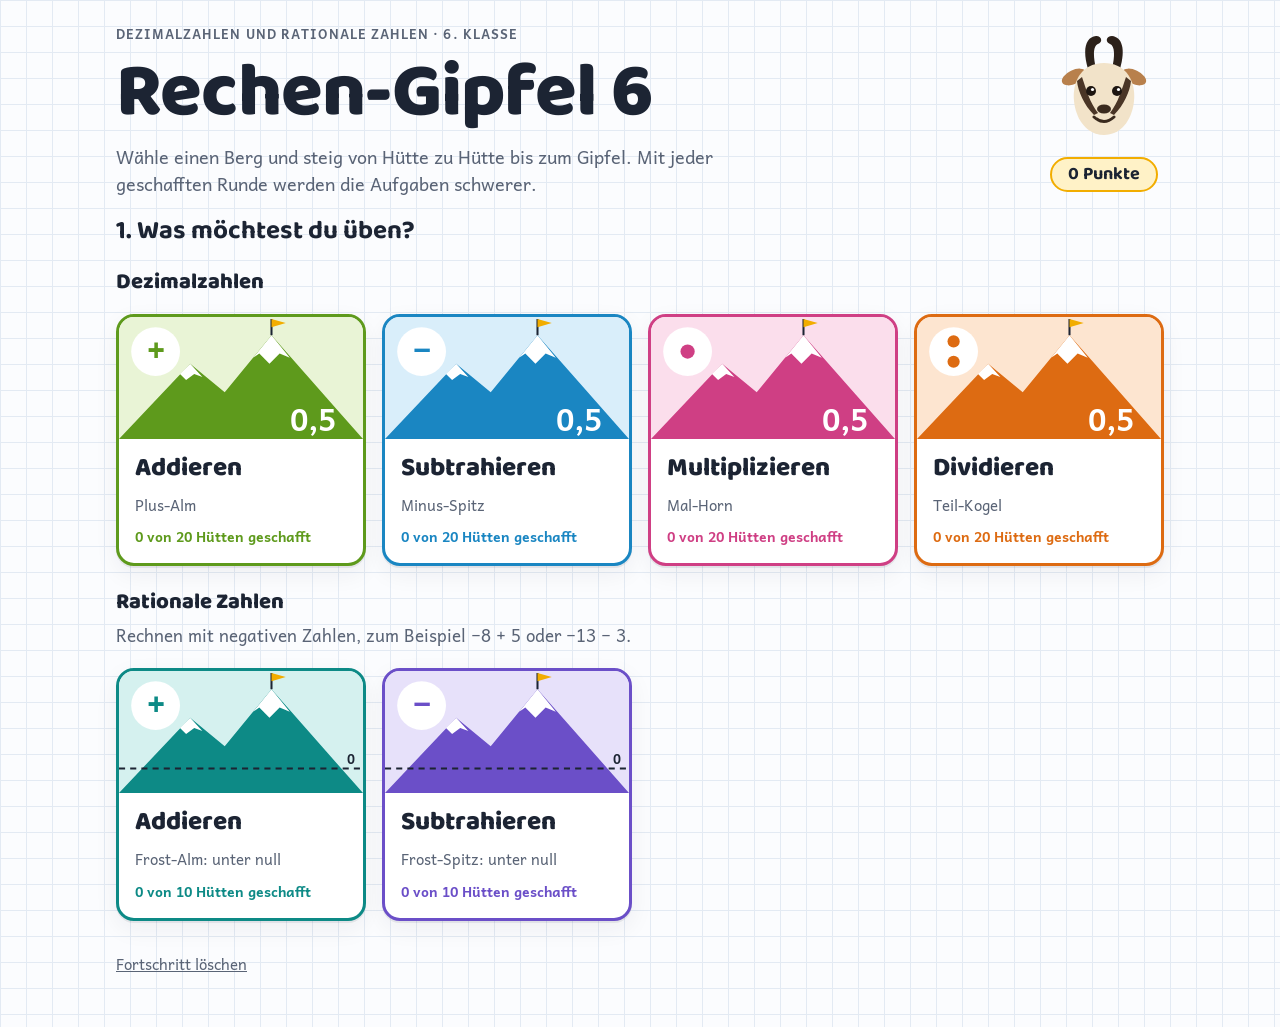
==== index.html @ 6ba0c253 "Lernwelt Rechen-Gipfel 6: Dezimalzahlen und rationale Zahlen Schriftlich (Komma unter Komma, bayeris" ====
<!doctype html>
<html lang="de">
<head>
<meta charset="utf-8">
<meta name="viewport" content="width=device-width, initial-scale=1, viewport-fit=cover">
<title>Rechen-Gipfel 6</title>
<meta name="description" content="Digitale Lernwelt für die 6. Klasse der Mittelschule in Bayern: schriftlich rechnen und Kopfrechnen mit Dezimalzahlen, Addieren und Subtrahieren mit rationalen Zahlen.">
<link rel="preconnect" href="https://fonts.googleapis.com">
<link rel="preconnect" href="https://fonts.gstatic.com" crossorigin>
<link rel="stylesheet" href="https://fonts.googleapis.com/css2?family=Andika:wght@400;700&family=Baloo+2:wght@600;700;800&display=swap">
<link rel="stylesheet" href="css/style.css">
</head>
<body>
<div class="app">

  <!-- Startseite: Rechenart wählen -->
  <section id="screen-home" class="screen" aria-labelledby="home-title">
    <header class="hero">
      <div class="hero-text">
        <p class="eyebrow">Dezimalzahlen und rationale Zahlen · 6. Klasse</p>
        <h1 id="home-title">Rechen-Gipfel 6</h1>
        <p class="lead">Wähle einen Berg und steig von Hütte zu Hütte bis zum Gipfel. Mit jeder geschafften Runde werden die Aufgaben schwerer.</p>
      </div>
      <div class="hero-side">
        <div class="mascot" id="home-mascot" aria-hidden="true"></div>
        <div class="score-pill" id="home-points" aria-live="polite">0 Punkte</div>
      </div>
    </header>
    <h2 class="pick-title">1. Was möchtest du üben?</h2>
    <h3 class="world-title">Dezimalzahlen</h3>
    <div class="op-grid" id="op-grid"></div>
    <h3 class="world-title">Rationale Zahlen</h3>
    <p class="world-note">Rechnen mit negativen Zahlen, zum Beispiel −8 + 5 oder −13 − 3.</p>
    <div class="op-grid two" id="op-grid-rat"></div>
    <footer class="home-foot">
      <button type="button" class="link-btn" id="reset-btn">Fortschritt löschen</button>
      <div id="reset-confirm" class="reset-confirm" hidden>
        <span>Wirklich alle Hütten und Punkte löschen?</span>
        <button type="button" class="btn small danger" id="reset-yes">Ja, löschen</button>
        <button type="button" class="btn small ghost" id="reset-no">Abbrechen</button>
      </div>
    </footer>
  </section>

  <!-- Verfahren wählen -->
  <section id="screen-mode" class="screen" hidden aria-labelledby="mode-title">
    <nav class="crumbs"><button type="button" class="back-btn" data-go="home">← Zurück</button><span id="mode-crumb"></span></nav>
    <h2 class="pick-title" id="mode-title">2. Wie möchtest du rechnen?</h2>
    <div class="choice-grid" id="mode-grid"></div>
  </section>

  <!-- Stufe wählen -->
  <section id="screen-stufe" class="screen" hidden aria-labelledby="stufe-title">
    <nav class="crumbs"><button type="button" class="back-btn" data-go="mode">← Zurück</button><span id="stufe-crumb"></span></nav>
    <h2 class="pick-title" id="stufe-title">3. Welche Stufe?</h2>
    <div class="choice-grid" id="stufe-grid"></div>
  </section>

  <!-- Üben -->
  <section id="screen-play" class="screen" hidden aria-labelledby="play-title">
    <div class="play-bar">
      <button type="button" class="back-btn" id="play-back">← Stufen</button>
      <div class="play-info">
        <span class="badge" id="play-path"></span>
        <span class="badge soft" id="play-level"></span>
      </div>
      <div class="play-score" id="play-points" aria-live="polite"></div>
    </div>
    <div class="dots" id="play-dots" aria-label="Fortschritt in dieser Runde"></div>

    <div class="play-main">
      <div class="task-card">
        <p class="task-kicker" id="play-kicker"></p>
        <h2 class="task-title" id="play-title"></h2>
        <div id="sach-box" class="sach" hidden></div>
        <div id="work" class="work"></div>
        <div id="hint-visual" class="hint-visual" hidden></div>
        <div id="answer-box" class="answer-box" hidden></div>
      </div>

      <aside class="side">
        <div class="coach">
          <div class="mascot small" id="play-mascot" aria-hidden="true"></div>
          <div class="bubble" id="bubble" aria-live="polite"></div>
        </div>
        <div class="pad" id="pad" aria-label="Zahlenfeld"></div>
        <div class="actions">
          <button type="button" class="btn ghost" id="hint-btn">Tipp</button>
          <button type="button" class="btn primary" id="check-btn">Prüfen</button>
        </div>
      </aside>
    </div>
  </section>

  <!-- Rundenende -->
  <section id="screen-done" class="screen" hidden aria-labelledby="done-title">
    <div class="done-card">
      <div class="mascot big" id="done-mascot" aria-hidden="true"></div>
      <h2 id="done-title"></h2>
      <div class="done-stars" id="done-stars"></div>
      <p id="done-text" class="lead"></p>
      <div class="done-trail" id="done-trail"></div>
      <div class="done-actions">
        <button type="button" class="btn primary" id="again-btn">Nächste Runde</button>
        <button type="button" class="btn ghost" id="to-stufe-btn">Andere Stufe</button>
        <button type="button" class="btn ghost" id="to-home-btn">Andere Rechenart</button>
      </div>
    </div>
  </section>

</div>
<canvas id="confetti" aria-hidden="true"></canvas>
<noscript><p class="noscript">Bitte JavaScript einschalten, damit die Lernwelt funktioniert.</p></noscript>
<script src="js/util.js"></script>
<script src="js/generators.js"></script>
<script src="js/specs.js"></script>
<script src="js/widgets.js"></script>
<script src="js/app.js"></script>
</body>
</html>
---- css/style.css ----
/* Rechen-Gipfel
   Layout: eine Spalte auf Karopapier; beim Üben links die Aufgabe, rechts Gamsi, Zahlenfeld und Knöpfe.
   Farben der vier Berge wie auf den Merkplakaten: Plus grün, Minus blau, Mal pink, Geteilt orange. */
:root {
  --paper: #fbfcfe;
  --grid: #e3eaf3;
  --card: #ffffff;
  --fg: #1c2433;
  --muted: #5a6476;
  --line: #c7d1de;
  --ink: #1d4fa8;            /* Füller-Blau für eigene Eingaben */
  --red: #c42a40;            /* Korrekturrot */
  --red-soft: #fde4e8;
  --ok: #24794f;
  --ok-soft: #dcf2e5;
  --sun: #f2ad00;
  --sun-soft: #fff2c7;
  --snow: #ffffff;
  --add: #5e9a1c;  --add-soft: #e9f4d6;
  --sub: #1a86c2;  --sub-soft: #d9eefa;
  --mul: #cf3f84;  --mul-soft: #fbdeec;
  --div: #dd6b12;  --div-soft: #fde5d0;
  --accent: var(--add);
  --accent-soft: var(--add-soft);
  --shadow: 0 2px 0 rgba(28, 36, 51, .08), 0 8px 24px rgba(28, 36, 51, .06);
  --font-display: 'Baloo 2', 'Andika', 'Trebuchet MS', system-ui, sans-serif;
  --font-body: 'Andika', 'Segoe UI', system-ui, sans-serif;
  --cell: clamp(36px, 9vw, 54px);
  --radius: 18px;
}
@media (prefers-color-scheme: dark) {
  :root:not([data-theme="light"]) {
    --paper: #131a27; --grid: #1c2638; --card: #1a2333; --fg: #e9edf4; --muted: #a4aec0; --line: #34425a;
    --ink: #8fb4ff; --red: #ff7d8f; --red-soft: #43202a; --ok: #59d08f; --ok-soft: #173a29; --sun: #ffc93d; --sun-soft: #3f3313; --snow: #dce5f2;
    --add: #8ccf45; --add-soft: #253517; --sub: #4fb6ee; --sub-soft: #15304a; --mul: #f070ad; --mul-soft: #3d1a2c; --div: #ff9a4d; --div-soft: #3f2614;
    --shadow: 0 2px 0 rgba(0, 0, 0, .3), 0 8px 24px rgba(0, 0, 0, .25);
    color-scheme: dark;
  }
}
:root[data-theme="dark"] {
  --paper: #131a27; --grid: #1c2638; --card: #1a2333; --fg: #e9edf4; --muted: #a4aec0; --line: #34425a;
  --ink: #8fb4ff; --red: #ff7d8f; --red-soft: #43202a; --ok: #59d08f; --ok-soft: #173a29; --sun: #ffc93d; --sun-soft: #3f3313; --snow: #dce5f2;
  --add: #8ccf45; --add-soft: #253517; --sub: #4fb6ee; --sub-soft: #15304a; --mul: #f070ad; --mul-soft: #3d1a2c; --div: #ff9a4d; --div-soft: #3f2614;
  --shadow: 0 2px 0 rgba(0, 0, 0, .3), 0 8px 24px rgba(0, 0, 0, .25);
  color-scheme: dark;
}
[data-op="add"] { --accent: var(--add); --accent-soft: var(--add-soft); }
[data-op="sub"] { --accent: var(--sub); --accent-soft: var(--sub-soft); }
[data-op="mul"] { --accent: var(--mul); --accent-soft: var(--mul-soft); }
[data-op="div"] { --accent: var(--div); --accent-soft: var(--div-soft); }

* { box-sizing: border-box; }
html, body { margin: 0; }
body {
  font-family: var(--font-body);
  font-size: 17px;
  line-height: 1.5;
  color: var(--fg);
  background-color: var(--paper);
  background-image:
    linear-gradient(var(--grid) 1px, transparent 1px),
    linear-gradient(90deg, var(--grid) 1px, transparent 1px);
  background-size: 26px 26px;
  min-height: 100vh;
}
[hidden] { display: none !important; }
button { font: inherit; color: inherit; }
:focus-visible { outline: 3px solid var(--sun); outline-offset: 2px; }

.app {
  max-width: 1080px;
  margin: 0 auto;
  padding-block: 24px 48px;
  padding-left: max(16px, env(safe-area-inset-left, 0px));
  padding-right: max(16px, env(safe-area-inset-right, 0px));
}
.screen { display: flex; flex-direction: column; gap: 20px; animation: rise .35s ease both; }
@keyframes rise { from { transform: translateY(8px); opacity: .4; } to { transform: none; opacity: 1; } }

h1, h2, h3 { font-family: var(--font-display); line-height: 1.1; margin: 0; text-wrap: balance; }
h1 { font-size: clamp(44px, 8vw, 76px); font-weight: 800; letter-spacing: -.01em; }
.eyebrow { margin: 0; font-weight: 700; color: var(--muted); text-transform: uppercase; letter-spacing: .08em; font-size: 13px; }
.lead { margin: 0; font-size: 18px; color: var(--muted); max-width: 58ch; }
.pick-title { font-size: 26px; font-weight: 700; }

/* ---------- Start ---------- */
.hero { display: flex; gap: 24px; align-items: center; justify-content: space-between; flex-wrap: wrap; }
.hero-text { display: flex; flex-direction: column; gap: 8px; min-width: 0; flex: 1 1 380px; }
.hero-side { display: flex; flex-direction: column; align-items: center; gap: 8px; }
.score-pill { font-family: var(--font-display); font-weight: 700; font-size: 18px; background: var(--sun-soft); color: var(--fg); border: 2px solid var(--sun); border-radius: 999px; padding: 2px 16px; font-variant-numeric: tabular-nums; }

.op-grid { display: grid; grid-template-columns: repeat(4, minmax(0, 1fr)); gap: 16px; }
@media (max-width: 860px) { .op-grid { grid-template-columns: repeat(2, minmax(0, 1fr)); } }
@media (max-width: 420px) { .op-grid { grid-template-columns: minmax(0, 1fr); } }
.op-card {
  display: flex; flex-direction: column; gap: 6px; text-align: left;
  background: var(--card); border: 3px solid var(--accent); border-radius: var(--radius);
  padding: 0 0 16px; cursor: pointer; overflow: hidden; box-shadow: var(--shadow);
  transition: transform .15s ease;
}
.op-card:hover { transform: translateY(-3px); }
.op-card svg { display: block; width: 100%; height: auto; max-height: 130px; background: var(--accent-soft); }
@media (max-width: 420px) { .op-card svg { height: 110px; } }
.op-card .op-name { font-family: var(--font-display); font-weight: 800; font-size: 26px; padding: 4px 16px 0; color: var(--fg); }
.op-card .op-sub { padding: 0 16px; color: var(--muted); font-size: 15px; }
.op-card .op-progress { padding: 4px 16px 0; font-size: 14px; font-weight: 700; color: var(--accent); }

.home-foot { display: flex; gap: 12px; align-items: center; flex-wrap: wrap; padding-top: 8px; }
.link-btn { background: none; border: 0; padding: 4px 0; color: var(--muted); text-decoration: underline; cursor: pointer; font-size: 15px; }
.reset-confirm { display: flex; gap: 8px; align-items: center; flex-wrap: wrap; font-size: 15px; }

/* ---------- Auswahl Verfahren / Stufe ---------- */
.crumbs { display: flex; gap: 12px; align-items: center; flex-wrap: wrap; color: var(--muted); font-weight: 700; }
.back-btn { background: var(--card); border: 2px solid var(--line); border-radius: 999px; padding: 6px 14px; cursor: pointer; font-weight: 700; }
.back-btn:hover { border-color: var(--accent); }
.choice-grid { display: grid; grid-template-columns: repeat(2, minmax(0, 1fr)); gap: 18px; }
@media (max-width: 680px) { .choice-grid { grid-template-columns: minmax(0, 1fr); } }
.choice {
  display: flex; flex-direction: column; gap: 10px; text-align: left; cursor: pointer;
  background: var(--card); border: 3px solid var(--accent); border-radius: var(--radius);
  padding: 20px; box-shadow: var(--shadow); min-width: 0; transition: transform .15s ease;
}
.choice:hover { transform: translateY(-3px); }
.choice h3 { font-size: 30px; font-weight: 800; }
.choice p { margin: 0; color: var(--muted); }
.choice .example { background: var(--accent-soft); border-radius: 12px; padding: 10px 14px; font-size: 18px; font-variant-numeric: tabular-nums; overflow-x: auto; }
.choice .example pre { margin: 0; font-family: var(--font-body); font-size: 18px; line-height: 1.3; }
.trail { display: flex; gap: 6px; align-items: flex-end; flex-wrap: wrap; }
.hut { display: flex; flex-direction: column; align-items: center; gap: 2px; font-size: 12px; font-weight: 700; color: var(--muted); }
.hut svg { width: 40px; height: 34px; }
.trail-note { font-size: 14px; font-weight: 700; color: var(--accent); }

/* ---------- Üben ---------- */
.play-bar { display: flex; gap: 12px; align-items: center; justify-content: space-between; flex-wrap: wrap; }
.play-info { display: flex; gap: 8px; flex-wrap: wrap; }
.badge { display: inline-block; background: var(--accent); color: var(--card); font-weight: 700; border-radius: 999px; padding: 3px 14px; font-size: 15px; }
.badge.soft { background: var(--accent-soft); color: var(--fg); }
.play-score { font-family: var(--font-display); font-weight: 700; font-size: 20px; font-variant-numeric: tabular-nums; }
.dots { display: flex; gap: 8px; }
.dot { width: 34px; height: 10px; border-radius: 6px; background: var(--line); }
.dot.now { background: var(--sun); }
.dot.ok { background: var(--ok); }
.dot.meh { background: var(--accent); opacity: .55; }
.dot.bonus { outline: 2px dashed var(--sun); outline-offset: 2px; }

.play-main { display: grid; grid-template-columns: minmax(0, 1fr) 320px; gap: 20px; align-items: start; }
@media (max-width: 860px) { .play-main { grid-template-columns: minmax(0, 1fr); } }
.task-card { background: var(--card); border: 3px solid var(--accent); border-radius: var(--radius); padding: 20px; display: flex; flex-direction: column; gap: 16px; box-shadow: var(--shadow); min-width: 0; }
.task-kicker { margin: 0; font-weight: 700; color: var(--accent); text-transform: uppercase; letter-spacing: .06em; font-size: 13px; }
.task-title { font-size: clamp(28px, 5vw, 40px); font-weight: 800; font-variant-numeric: tabular-nums; }
.work { overflow-x: auto; padding: 4px 2px 8px; }

.sach { background: var(--accent-soft); border-radius: 14px; padding: 14px 16px; display: flex; flex-direction: column; gap: 12px; }
.sach p { margin: 0; font-size: 18px; max-width: 62ch; }
.sach .q { font-weight: 700; }
.opt-row { display: flex; gap: 10px; flex-wrap: wrap; }
.opt { background: var(--card); border: 2px solid var(--line); border-radius: 12px; padding: 8px 16px; font-size: 20px; font-weight: 700; cursor: pointer; font-variant-numeric: tabular-nums; }
.opt:hover { border-color: var(--accent); }
.opt.wrong { border-color: var(--red); background: var(--red-soft); animation: shake .3s; }
.opt.right { border-color: var(--ok); background: var(--ok-soft); }
@keyframes shake { 25% { transform: translateX(-4px); } 75% { transform: translateX(4px); } }
.answer-box { background: var(--ok-soft); border: 2px solid var(--ok); border-radius: 14px; padding: 12px 16px; font-size: 18px; }
.answer-box b { font-family: var(--font-display); }

/* Rechenkästchen */
.grid { display: grid; grid-template-columns: repeat(var(--cols), var(--cell)); width: max-content; }
.cell {
  width: var(--cell); height: var(--cell);
  display: flex; align-items: center; justify-content: center;
  border-right: 1px solid var(--line); border-bottom: 1px solid var(--line);
  font-size: calc(var(--cell) * .58); font-weight: 700; line-height: 1;
  background: transparent; padding: 0; font-variant-numeric: tabular-nums;
}
.cell.first { border-left: 1px solid var(--line); }
.cell.top { border-top: 1px solid var(--line); }
.cell.rule { border-top: 4px solid var(--fg); }
.cell.sign { color: var(--fg); }
.cell.small { font-size: calc(var(--cell) * .36); color: var(--muted); }
.cell.in { background: var(--card); color: var(--ink); cursor: pointer; border-radius: 0; border-left: 0; border-top-style: solid; }
.cell.in:hover { background: var(--sun-soft); }
.cell.sel { box-shadow: inset 0 0 0 3px var(--sun); background: var(--sun-soft); }
.cell.ok { background: var(--ok-soft); }
.cell.bad { background: var(--red-soft); }
.cell.shown { color: var(--red); }
.cell.mark { color: var(--ink); }
.cell.hl { background: var(--sun-soft); }
.cell.ul { border-bottom: 3px solid var(--fg); }
.cell.down { color: var(--accent); }
.grid-legend { font-size: 14px; color: var(--muted); margin: 8px 0 0; }

/* Rechnen in Schritten */
.steps { display: flex; flex-direction: column; gap: 10px; }
.hs-row { display: flex; flex-wrap: wrap; align-items: center; gap: 8px; font-size: clamp(22px, 4vw, 28px); font-weight: 700; font-variant-numeric: tabular-nums; }
.hs-row.final { border-top: 3px solid var(--fg); padding-top: 10px; margin-top: 4px; }
.slot {
  min-width: calc(var(--w) * 0.75em + 0.8em); height: 1.7em; padding: 0 .3em;
  border: 2px dashed var(--line); border-radius: 10px; background: var(--card); color: var(--ink);
  font-weight: 700; font-size: inherit; cursor: pointer; text-align: right; font-variant-numeric: tabular-nums;
}
.slot.given { border-style: solid; border-color: transparent; background: var(--accent-soft); color: var(--fg); cursor: default; }
.slot.sel { border-style: solid; border-color: var(--sun); background: var(--sun-soft); }
.slot.ok { border-style: solid; border-color: var(--ok); background: var(--ok-soft); }
.slot.bad { border-style: solid; border-color: var(--red); background: var(--red-soft); }
.slot.shown { color: var(--red); }
.ref { color: var(--muted); min-width: 1.5em; text-align: right; }

/* Division Schritt für Schritt */
.div-prompt { display: flex; flex-wrap: wrap; gap: 10px; align-items: center; background: var(--sun-soft); border-radius: 14px; padding: 10px 14px; font-size: 20px; font-weight: 700; }
.div-prompt .slot { min-width: 3.2em; }
.div-done { background: var(--ok-soft); }

/* Seitenleiste */
.side { display: flex; flex-direction: column; gap: 14px; }
.coach { display: flex; gap: 10px; align-items: flex-start; }
.bubble {
  position: relative; flex: 1; min-width: 0; background: var(--card); border: 2px solid var(--line);
  border-radius: 16px; padding: 10px 14px; font-size: 16px; min-height: 64px;
}
.bubble.good { border-color: var(--ok); background: var(--ok-soft); }
.bubble.oops { border-color: var(--red); background: var(--red-soft); }
.bubble.tip { border-color: var(--sun); background: var(--sun-soft); }
.bubble ol { margin: 6px 0 0; padding-left: 20px; }
.bubble li { margin: 2px 0; font-size: 15px; }

.pad { display: grid; grid-template-columns: repeat(4, minmax(0, 1fr)); gap: 8px; }
.key {
  height: 56px; border-radius: 14px; border: 2px solid var(--line); background: var(--card);
  font-family: var(--font-display); font-size: 26px; font-weight: 700; cursor: pointer; touch-action: manipulation;
}
.key:hover { border-color: var(--accent); }
.key:active { transform: translateY(1px); background: var(--accent-soft); }
.key.wide { grid-column: span 2; }
.key.fn { font-size: 18px; color: var(--muted); }
.actions { display: grid; grid-template-columns: 1fr 2fr; gap: 10px; }
.btn {
  border-radius: 14px; border: 2px solid transparent; padding: 12px 18px; cursor: pointer;
  font-family: var(--font-display); font-weight: 700; font-size: 20px;
}
.btn.primary { background: var(--accent); color: var(--card); }
.btn.primary:hover { filter: brightness(1.05); }
.btn.ghost { background: var(--card); border-color: var(--line); }
.btn.ghost:hover { border-color: var(--accent); }
.btn.small { font-size: 15px; padding: 6px 12px; border-radius: 10px; }
.btn.danger { background: var(--red); color: var(--card); }
.btn:disabled { opacity: .45; cursor: not-allowed; }

/* Maskottchen */
.mascot { width: 120px; height: 120px; }
.mascot.small { width: 64px; height: 64px; flex-shrink: 0; }
.mascot.big { width: 150px; height: 150px; }
.mascot svg { width: 100%; height: 100%; }
.mascot.hop svg { animation: hop .5s ease; }
@keyframes hop { 40% { transform: translateY(-10px) rotate(-4deg); } }

/* Rundenende */
.done-card { background: var(--card); border: 3px solid var(--accent); border-radius: var(--radius); padding: 28px 20px; display: flex; flex-direction: column; align-items: center; gap: 14px; text-align: center; box-shadow: var(--shadow); }
.done-card h2 { font-size: clamp(30px, 6vw, 46px); font-weight: 800; }
.done-stars { display: flex; gap: 8px; }
.done-stars svg { width: 56px; height: 56px; }
.done-actions { display: flex; gap: 10px; flex-wrap: wrap; justify-content: center; }

#confetti { position: fixed; inset: 0; width: 100%; height: 100%; pointer-events: none; z-index: 20; }
.noscript { padding: 20px; }

@media (prefers-reduced-motion: reduce) {
  *, *::before, *::after { animation: none !important; transition: none !important; }
}

/* ---------- Klasse 6: Dezimalzahlen und rationale Zahlen ---------- */
:root { --ratadd: #0d8a86; --ratadd-soft: #d5f1ef; --ratsub: #6b4fc8; --ratsub-soft: #e7e1fa; }
@media (prefers-color-scheme: dark) { :root:not([data-theme="light"]) { --ratadd: #3fd0c9; --ratadd-soft: #123634; --ratsub: #a891ff; --ratsub-soft: #2a2148; } }
:root[data-theme="dark"] { --ratadd: #3fd0c9; --ratadd-soft: #123634; --ratsub: #a891ff; --ratsub-soft: #2a2148; }
[data-op="ratadd"] { --accent: var(--ratadd); --accent-soft: var(--ratadd-soft); }
[data-op="ratsub"] { --accent: var(--ratsub); --accent-soft: var(--ratsub-soft); }
.world-title { font-size: 22px; font-weight: 800; margin-top: 4px; }
.world-note { margin: -12px 0 0; color: var(--muted); }
.op-grid.two { grid-template-columns: repeat(4, minmax(0, 1fr)); }
@media (max-width: 860px) { .op-grid.two { grid-template-columns: repeat(2, minmax(0, 1fr)); } }
@media (max-width: 420px) { .op-grid.two { grid-template-columns: minmax(0, 1fr); } }
.cell.comma { font-weight: 800; color: var(--fg); }
.cell.fill { color: var(--accent); }
.combo { display: flex; flex-direction: column; gap: 18px; }
.combo-part { display: flex; flex-direction: column; gap: 8px; }
.combo-label { margin: 0; font-weight: 700; color: var(--accent); }
.div-original { font-size: clamp(26px, 5vw, 34px); font-weight: 800; font-variant-numeric: tabular-nums; }
.div-wrap { display: flex; flex-direction: column; gap: 12px; }
.hint-visual { overflow-x: auto; background: var(--sun-soft); border-radius: 14px; padding: 8px; }
.hint-visual svg { display: block; width: 100%; min-width: 480px; height: auto; }
.hint-visual p { margin: 0 4px 4px; font-size: 15px; font-weight: 700; }
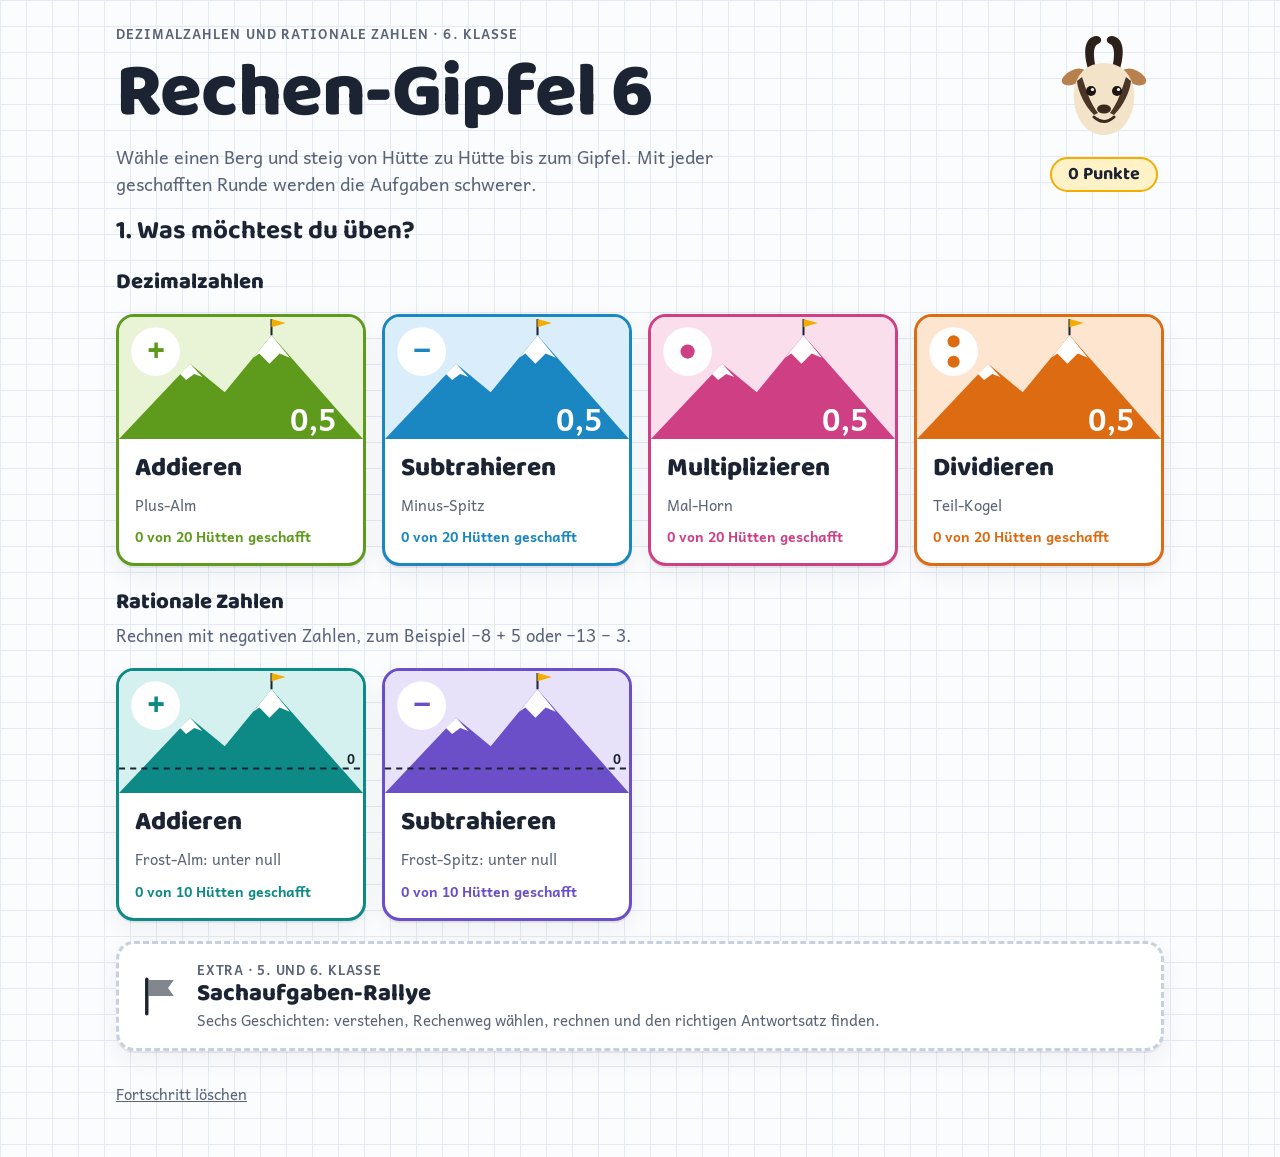
==== commit f6c8659a: "Sachaufgaben-Rallye als Extra in der Lernwelt Sechs Sachaufgaben mit denselben Geschichten für die 5" ====
--- a/index.html
+++ b/index.html
@@ -32,6 +32,11 @@
     <h3 class="world-title">Rationale Zahlen</h3>
     <p class="world-note">Rechnen mit negativen Zahlen, zum Beispiel −8 + 5 oder −13 − 3.</p>
     <div class="op-grid two" id="op-grid-rat"></div>
+    <a class="extra-card" href="sachaufgaben-rallye.html">
+      <svg class="extra-flag" viewBox="0 0 40 40" aria-hidden="true"><rect x="7" y="4" width="3" height="33" rx="1.5" fill="currentColor"/><path d="M10 6h22l-5 7 5 7H10z" fill="currentColor" opacity=".55"/></svg>
+      <span class="extra-text"><span class="extra-kicker">Extra · 5. und 6. Klasse</span><span class="extra-name">Sachaufgaben-Rallye</span>
+      <span class="extra-sub">Sechs Geschichten: verstehen, Rechenweg wählen, rechnen und den richtigen Antwortsatz finden.</span></span>
+    </a>
     <footer class="home-foot">
       <button type="button" class="link-btn" id="reset-btn">Fortschritt löschen</button>
       <div id="reset-confirm" class="reset-confirm" hidden>
--- a/css/style.css
+++ b/css/style.css
@@ -287,3 +287,15 @@
 .hint-visual { overflow-x: auto; background: var(--sun-soft); border-radius: 14px; padding: 8px; }
 .hint-visual svg { display: block; width: 100%; min-width: 480px; height: auto; }
 .hint-visual p { margin: 0 4px 4px; font-size: 15px; font-weight: 700; }
+
+/* Extra: Sachaufgaben-Rallye */
+.extra-card { display: flex; gap: 14px; align-items: center; background: var(--card); color: var(--fg); text-decoration: none;
+  border: 3px dashed var(--line); border-radius: var(--radius); padding: 16px 18px; box-shadow: var(--shadow); transition: transform .15s ease, border-color .15s ease; }
+.extra-card:hover { transform: translateY(-3px); border-color: var(--muted); }
+.extra-card:focus-visible { outline: 3px solid var(--fg); outline-offset: 3px; }
+.extra-flag { width: 46px; height: 46px; flex: none; color: var(--fg); }
+.extra-text { display: flex; flex-direction: column; gap: 2px; min-width: 0; }
+.extra-kicker { font-size: 13px; font-weight: 700; letter-spacing: .06em; text-transform: uppercase; color: var(--muted); }
+.extra-name { font-family: var(--font-display); font-weight: 800; font-size: 24px; line-height: 1.1; }
+.extra-sub { color: var(--muted); font-size: 15px; }
+@media (prefers-reduced-motion: reduce) { .extra-card { transition: none; } }
